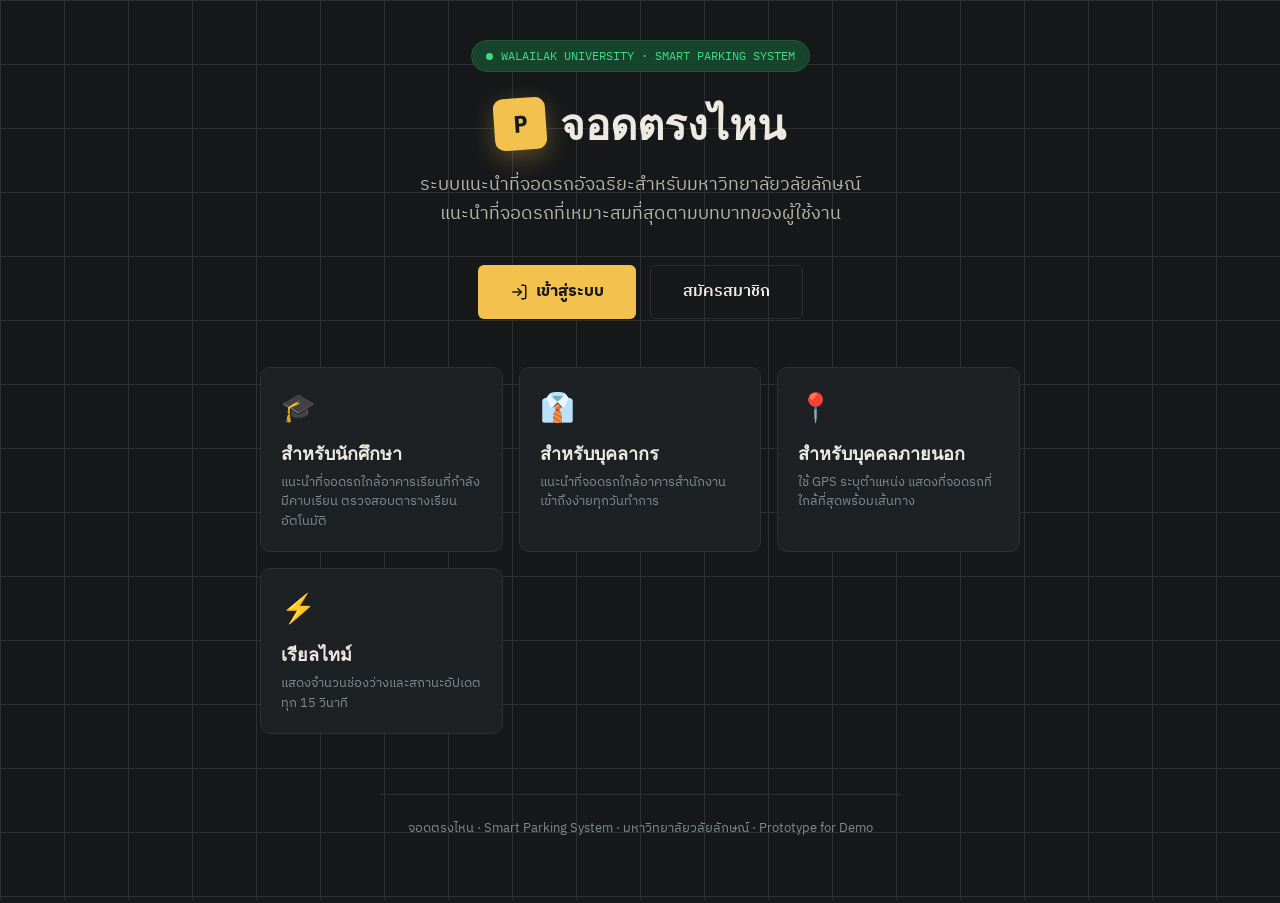
==== index.html @ 535f17bf "first commit" ====
<!DOCTYPE html>
<html lang="th">
<head>
  <meta charset="UTF-8">
  <meta name="viewport" content="width=device-width, initial-scale=1.0">
  <title>จอดตรงไหน — Smart Parking @ มหาวิทยาลัยวลัยลักษณ์</title>
  <meta name="description" content="ระบบแนะนำที่จอดรถอัจฉริยะ มหาวิทยาลัยวลัยลักษณ์">
  <link rel="preconnect" href="https://fonts.googleapis.com">
  <link href="https://fonts.googleapis.com/css2?family=Barlow+Condensed:wght@500;600;700;800&family=IBM+Plex+Sans+Thai:wght@400;500;600;700&family=IBM+Plex+Mono:wght@500;600;700&display=swap" rel="stylesheet">
  <link rel="stylesheet" href="./css/style.css">
  <style>
    .landing {
      min-height: 100vh;
      display: flex;
      flex-direction: column;
      align-items: center;
      justify-content: center;
      text-align: center;
      padding: 40px 24px;
      position: relative;
    }
    .landing-logo {
      display: flex;
      align-items: center;
      justify-content: center;
      gap: 14px;
      font-family: var(--font-display);
      font-weight: 800;
      font-size: 42px;
      margin-bottom: 16px;
      color: var(--concrete);
    }
    .landing-logo .mark {
      width: 52px; height: 52px; border-radius: 10px;
      background: var(--road-yellow);
      display: flex; align-items: center; justify-content: center;
      color: var(--ink); font-family: var(--font-mono);
      font-weight: 800; font-size: 24px;
      transform: rotate(-4deg);
      box-shadow: 0 8px 24px rgba(242,193,78,0.3);
    }
    .landing-sub {
      font-size: 18px; color: var(--concrete-dim);
      max-width: 500px; margin: 0 auto 36px;
      line-height: 1.6;
    }
    .landing-wu {
      font-family: var(--font-mono); font-size: 12px;
      color: var(--go-green); background: var(--go-green-dim);
      border: 1px solid #245537; padding: 6px 14px;
      border-radius: 20px; margin-bottom: 20px;
      display: inline-flex; align-items: center; gap: 8px;
    }
    .dot-pulse {
      width: 7px; height: 7px; border-radius: 50%;
      background: var(--go-green);
      animation: pulse2 2s infinite;
    }
    @keyframes pulse2 {
      0%  { box-shadow: 0 0 0 0 rgba(61,220,132,0.6); }
      70% { box-shadow: 0 0 0 8px rgba(61,220,132,0); }
      100%{ box-shadow: 0 0 0 0 rgba(61,220,132,0); }
    }
    .landing-btns {
      display: flex; gap: 14px; justify-content: center;
      flex-wrap: wrap; margin-bottom: 48px;
    }
    .landing-features {
      display: grid;
      grid-template-columns: repeat(auto-fit, minmax(200px, 1fr));
      gap: 16px; max-width: 760px; margin: 0 auto;
    }
    .feature-card {
      background: var(--ink-2); border: 1px solid var(--asphalt-line);
      border-radius: 10px; padding: 20px;
      text-align: left;
    }
    .feature-icon { font-size: 28px; margin-bottom: 10px; }
    .feature-title { font-family: var(--font-display); font-weight: 700; font-size: 18px; margin-bottom: 6px; }
    .feature-desc { font-size: 13px; color: var(--slate); line-height: 1.5; }

    .redirect-overlay {
      position: fixed; inset: 0;
      background: var(--ink);
      display: flex; align-items: center; justify-content: center;
      z-index: 9999; flex-direction: column; gap: 20px;
    }
    .redirect-text {
      font-family: var(--font-display); font-size: 22px; color: var(--concrete-dim);
    }
  </style>
</head>
<body>

<!-- Redirect overlay (shown briefly while checking auth) -->
<div class="redirect-overlay" id="redirectOverlay">
  <div style="font-family:var(--font-display);font-weight:800;font-size:36px;color:var(--road-yellow);">
    <span style="display:inline-block;width:44px;height:44px;border-radius:8px;background:var(--road-yellow);color:var(--ink);font-family:var(--font-mono);font-weight:800;font-size:20px;display:inline-flex;align-items:center;justify-content:center;transform:rotate(-4deg);margin-right:12px;vertical-align:middle;">P</span>
    จอดตรงไหน
  </div>
  <div class="redirect-text">กำลังตรวจสอบสถานะการเข้าสู่ระบบ...</div>
  <div class="spinner" style="color:var(--road-yellow);width:24px;height:24px;border-width:3px;"></div>
</div>

<!-- Landing Page Content (shown if not logged in) -->
<div class="landing" id="landingContent" style="display:none;">

  <div class="landing-wu">
    <span class="dot-pulse"></span>
    WALAILAK UNIVERSITY · SMART PARKING SYSTEM
  </div>

  <div class="landing-logo">
    <span class="mark">P</span>
    จอดตรงไหน
  </div>

  <p class="landing-sub">
    ระบบแนะนำที่จอดรถอัจฉริยะสำหรับมหาวิทยาลัยวลัยลักษณ์<br>
    แนะนำที่จอดรถที่เหมาะสมที่สุดตามบทบาทของผู้ใช้งาน
  </p>

  <div class="landing-btns">
    <a href="./pages/login.html" class="btn btn-primary" style="font-size:16px;padding:14px 32px;">
      <svg width="18" height="18" viewBox="0 0 24 24" fill="none" stroke="currentColor" stroke-width="2"><path d="M15 3h4a2 2 0 0 1 2 2v14a2 2 0 0 1-2 2h-4"/><polyline points="10 17 15 12 10 7"/><line x1="15" y1="12" x2="3" y2="12"/></svg>
      เข้าสู่ระบบ
    </a>
    <a href="./pages/register.html" class="btn btn-ghost" style="font-size:16px;padding:14px 32px;">
      สมัครสมาชิก
    </a>
  </div>

  <div class="landing-features">
    <div class="feature-card">
      <div class="feature-icon">🎓</div>
      <div class="feature-title">สำหรับนักศึกษา</div>
      <div class="feature-desc">แนะนำที่จอดรถใกล้อาคารเรียนที่กำลังมีคาบเรียน ตรวจสอบตารางเรียนอัตโนมัติ</div>
    </div>
    <div class="feature-card">
      <div class="feature-icon">👔</div>
      <div class="feature-title">สำหรับบุคลากร</div>
      <div class="feature-desc">แนะนำที่จอดรถใกล้อาคารสำนักงาน เข้าถึงง่ายทุกวันทำการ</div>
    </div>
    <div class="feature-card">
      <div class="feature-icon">📍</div>
      <div class="feature-title">สำหรับบุคคลภายนอก</div>
      <div class="feature-desc">ใช้ GPS ระบุตำแหน่ง แสดงที่จอดรถที่ใกล้ที่สุดพร้อมเส้นทาง</div>
    </div>
    <div class="feature-card">
      <div class="feature-icon">⚡</div>
      <div class="feature-title">เรียลไทม์</div>
      <div class="feature-desc">แสดงจำนวนช่องว่างและสถานะอัปเดตทุก 15 วินาที</div>
    </div>
  </div>

  <footer style="margin-top:60px;">
    จอดตรงไหน · Smart Parking System · มหาวิทยาลัยวลัยลักษณ์ · Prototype for Demo
  </footer>
</div>

<script src="./utils/auth.js"></script>
<script src="./components/ProtectedRoute.js"></script>
<script>
  // Smart redirect: logged-in → dashboard, else → show landing
  window.addEventListener('DOMContentLoaded', () => {
    if (window.authService && window.authService.isAuthenticated()) {
      window.location.href = './pages/dashboard.html';
    } else {
      document.getElementById('redirectOverlay').style.display  = 'none';
      document.getElementById('landingContent').style.display   = 'flex';
    }
  });
</script>
</body>
</html>
---- css/style.css ----
/* ==========================================================================
   จอดตรงไหน @ Walailak University — Main Design System & UI Styles
   ========================================================================== */

@import url('https://fonts.googleapis.com/css2?family=Barlow+Condensed:wght@500;600;700;800&family=IBM+Plex+Sans+Thai:wght@400;500;600;700&family=IBM+Plex+Mono:wght@500;600;700&display=swap');

:root {
  --ink: #16181a;
  --ink-2: #1e2124;
  --ink-3: #262a2d;
  --asphalt-line: #2c3033;
  --concrete: #edeae2;
  --concrete-dim: #b9b6ae;
  --slate: #82898d;
  --road-yellow: #f2c14e;
  --road-yellow-hover: #ffd873;
  --road-yellow-dim: #7a642a;
  --go-green: #3ddc84;
  --go-green-dim: #17442c;
  --stop-red: #ef5b5b;
  --stop-red-dim: #4a2323;
  --warn-amber: #f2994a;
  --blue: #5b8af2;
  --blue-dim: #1a2a50;
  --radius: 6px;
  --font-display: 'Barlow Condensed', sans-serif;
  --font-body: 'IBM Plex Sans Thai', sans-serif;
  --font-mono: 'IBM Plex Mono', monospace;
}

*{box-sizing:border-box;margin:0;padding:0;}
html{scroll-behavior:smooth;height:100%;}
body{
  background:var(--ink);color:var(--concrete);
  font-family:var(--font-body);line-height:1.5;min-height:100vh;
  background-image:
    linear-gradient(var(--asphalt-line) 1px,transparent 1px),
    linear-gradient(90deg,var(--asphalt-line) 1px,transparent 1px);
  background-size:64px 64px;background-attachment:fixed;
  display:flex;flex-direction:column;
}
a{color:var(--road-yellow);text-decoration:none;transition:color .2s;}
a:hover{color:var(--road-yellow-hover);text-decoration:underline;}
img,svg{display:block;}

@media(prefers-reduced-motion:reduce){
  *{animation-duration:.001ms!important;transition-duration:.001ms!important;}
}

/* ── COMMON BUTTONS ──────────────────────────────────────────────────────── */
.btn{
  display:inline-flex;align-items:center;justify-content:center;gap:8px;
  font-family:var(--font-body);font-weight:600;font-size:15px;
  padding:12px 24px;border-radius:var(--radius);border:none;cursor:pointer;
  transition:all .2s ease;user-select:none;
}
.btn:focus-visible,input:focus-visible,select:focus-visible{
  outline:2px solid var(--road-yellow);outline-offset:2px;
}
.btn-primary{background:var(--road-yellow);color:var(--ink);font-weight:700;}
.btn-primary:hover:not(:disabled){background:var(--road-yellow-hover);box-shadow:0 4px 16px rgba(242,193,78,.25);transform:translateY(-1px);}
.btn-ghost{background:transparent;border:1px solid var(--asphalt-line);color:var(--concrete);}
.btn-ghost:hover:not(:disabled){border-color:var(--slate);background:rgba(255,255,255,.03);}
.btn-danger{background:var(--stop-red-dim);color:var(--stop-red);border:1px solid var(--stop-red);}
.btn-danger:hover:not(:disabled){background:var(--stop-red);color:#fff;}
.btn:disabled{opacity:.6;cursor:not-allowed;transform:none!important;}

/* ── SPINNER ─────────────────────────────────────────────────────────────── */
.spinner{
  width:18px;height:18px;border:2px solid currentColor;
  border-right-color:transparent;border-radius:50%;
  animation:spin .75s linear infinite;display:inline-block;
}
@keyframes spin{to{transform:rotate(360deg);}}

/* ── ALERTS ──────────────────────────────────────────────────────────────── */
.alert{
  padding:14px 16px;border-radius:var(--radius);font-size:14px;
  display:flex;align-items:flex-start;gap:12px;margin-bottom:20px;
  line-height:1.4;animation:fadeIn .25s ease-out;
}
.alert-error{background:var(--stop-red-dim);border:1px solid var(--stop-red);color:#ff9999;}
.alert-success{background:var(--go-green-dim);border:1px solid var(--go-green);color:#8cffc1;}
.alert svg{flex-shrink:0;margin-top:2px;}
@keyframes fadeIn{from{opacity:0;transform:translateY(-4px);}to{opacity:1;transform:translateY(0);}}

/* ── TOAST NOTIFICATIONS ─────────────────────────────────────────────────── */
#toast-container{
  position:fixed;top:24px;right:24px;z-index:9999;
  display:flex;flex-direction:column;gap:12px;pointer-events:none;
}
.toast{
  background:var(--ink-2);border:1px solid var(--asphalt-line);
  color:var(--concrete);padding:14px 20px;border-radius:10px;
  font-size:14px;box-shadow:0 8px 32px rgba(0,0,0,.5);
  display:flex;align-items:center;gap:12px;min-width:260px;max-width:360px;
  animation:toastIn .3s cubic-bezier(.175,.885,.32,1.275) forwards;
  pointer-events:auto;border-left:3px solid var(--road-yellow);
}
.toast.toast-success{border-left-color:var(--go-green);}
.toast.toast-error{border-left-color:var(--stop-red);}
.toast.toast-info{border-left-color:var(--blue);}
.toast.toast-out{animation:toastOut .25s ease-in forwards;}
@keyframes toastIn{from{opacity:0;transform:translateX(40px);}to{opacity:1;transform:translateX(0);}}
@keyframes toastOut{to{opacity:0;transform:translateX(40px);}}

/* ── AUTH LAYOUT (Login / Register) ─────────────────────────────────────── */
.auth-container{
  min-height:100vh;display:flex;flex-direction:column;
  justify-content:center;align-items:center;padding:40px 20px;
}
.auth-card{
  width:100%;max-width:460px;
  background:rgba(30,33,36,.95);border:1px solid var(--asphalt-line);
  border-radius:12px;padding:36px 32px;
  box-shadow:0 24px 60px -20px rgba(0,0,0,.85);backdrop-filter:blur(12px);
  position:relative;overflow:hidden;
}
.auth-card::before{
  content:'';position:absolute;top:0;left:0;right:0;height:3px;
  background:linear-gradient(90deg,var(--road-yellow),var(--go-green));
}
.auth-brand{display:flex;flex-direction:column;align-items:center;text-align:center;margin-bottom:24px;}
.auth-logo{
  display:flex;align-items:center;gap:10px;
  font-family:var(--font-display);font-weight:800;font-size:26px;
  color:var(--concrete);text-decoration:none!important;margin-bottom:8px;
}
.auth-logo .mark{
  width:34px;height:34px;border-radius:6px;background:var(--road-yellow);
  display:flex;align-items:center;justify-content:center;
  color:var(--ink);font-family:var(--font-mono);font-weight:800;font-size:16px;
  transform:rotate(-4deg);
}
.auth-title{font-family:var(--font-display);font-weight:700;font-size:28px;margin-bottom:4px;}
.auth-subtitle{font-size:14px;color:var(--slate);}

/* Quick-role buttons on Login */
.role-quick-btns{display:flex;flex-direction:column;gap:8px;margin-bottom:20px;}
.role-quick-btn{
  display:flex;align-items:center;gap:10px;padding:10px 14px;
  border:1px solid var(--asphalt-line);border-radius:8px;
  background:var(--ink);cursor:pointer;font-family:var(--font-body);
  font-size:13px;color:var(--concrete-dim);transition:all .2s;text-align:left;
}
.role-quick-btn:hover{border-color:var(--road-yellow);color:var(--concrete);background:rgba(242,193,78,.06);}
.role-quick-btn .rbadge{
  font-family:var(--font-mono);font-size:11px;padding:2px 8px;border-radius:10px;
  white-space:nowrap;font-weight:700;
}
.rbadge-student{background:var(--blue-dim);color:var(--blue);}
.rbadge-staff{background:var(--go-green-dim);color:var(--go-green);}
.rbadge-guest{background:var(--road-yellow-dim);color:var(--road-yellow);}

/* Form Controls */
.form-group{margin-bottom:18px;display:flex;flex-direction:column;gap:6px;}
.form-label{font-size:13.5px;font-weight:600;color:var(--concrete-dim);}
.input-wrapper{position:relative;display:flex;align-items:center;}
.input-icon{position:absolute;left:14px;color:var(--slate);pointer-events:none;}
.form-control{
  width:100%;background:var(--ink);border:1px solid var(--asphalt-line);
  border-radius:var(--radius);color:var(--concrete);
  font-family:var(--font-body);font-size:15px;padding:12px 14px 12px 42px;
  transition:border-color .2s,box-shadow .2s;
}
.form-control::placeholder{color:#555b60;}
.form-control:focus{border-color:var(--road-yellow);outline:none;box-shadow:0 0 0 3px rgba(242,193,78,.15);}
.form-control.is-invalid{border-color:var(--stop-red);}
.toggle-password{
  position:absolute;right:12px;background:none;border:none;
  color:var(--slate);cursor:pointer;padding:4px;display:flex;
  align-items:center;transition:color .2s;
}
.toggle-password:hover{color:var(--concrete);}
.field-error{font-size:12px;color:var(--stop-red);margin-top:2px;display:flex;align-items:center;gap:4px;}

.demo-box{
  background:rgba(44,48,51,.4);border:1px dashed var(--asphalt-line);
  border-radius:8px;padding:12px 14px;margin-bottom:20px;
  font-size:12.5px;color:var(--concrete-dim);
}
.demo-box-head{
  display:flex;justify-content:space-between;align-items:center;
  font-family:var(--font-mono);font-weight:600;color:var(--road-yellow);margin-bottom:6px;
}
.demo-fill-btn{
  background:none;border:1px solid var(--road-yellow-dim);color:var(--road-yellow);
  font-size:11px;padding:2px 8px;border-radius:4px;cursor:pointer;
}
.demo-fill-btn:hover{background:var(--road-yellow-dim);}
.auth-switch{
  text-align:center;margin-top:20px;padding-top:18px;
  border-top:1px solid var(--asphalt-line);font-size:14px;color:var(--slate);
}
.back-home{
  display:inline-flex;align-items:center;gap:6px;font-size:13px;
  color:var(--slate);margin-top:20px;transition:color .2s;text-decoration:none;
}
.back-home:hover{color:var(--concrete);text-decoration:none;}

/* ── HEADER / NAV ────────────────────────────────────────────────────────── */
header{
  position:sticky;top:0;z-index:50;
  background:rgba(22,24,26,.9);backdrop-filter:blur(12px);
  border-bottom:1px solid var(--asphalt-line);
}
.nav{
  display:flex;align-items:center;justify-content:space-between;
  padding:14px 28px;max-width:1240px;margin:0 auto;gap:16px;
}
.logo{
  display:flex;align-items:center;gap:10px;
  font-family:var(--font-display);font-weight:700;font-size:22px;
  color:var(--concrete);text-decoration:none;flex-shrink:0;
}
.logo .mark{
  width:30px;height:30px;border-radius:6px;background:var(--road-yellow);
  display:flex;align-items:center;justify-content:center;
  color:var(--ink);font-family:var(--font-mono);font-weight:800;font-size:14px;
  transform:rotate(-4deg);
}
.nav-links{display:flex;gap:22px;font-size:14.5px;}
.nav-links a{color:var(--slate);text-decoration:none;transition:color .2s;}
.nav-links a:hover,.nav-links a.active{color:var(--concrete);text-decoration:none;}
.user-nav{display:flex;align-items:center;gap:12px;flex-shrink:0;}
.user-pill{
  display:flex;align-items:center;gap:10px;
  background:var(--ink-2);border:1px solid var(--asphalt-line);
  padding:6px 14px;border-radius:20px;font-size:13.5px;
}
.user-avatar{
  width:26px;height:26px;border-radius:50%;
  background:var(--road-yellow-dim);color:var(--road-yellow);
  display:flex;align-items:center;justify-content:center;
  font-weight:700;font-size:12px;font-family:var(--font-mono);flex-shrink:0;
}
.logout-btn{
  background:var(--stop-red-dim);color:var(--stop-red);
  border:1px solid var(--stop-red);font-size:13px;padding:6px 14px;
  border-radius:4px;cursor:pointer;font-family:var(--font-body);transition:all .2s;
}
.logout-btn:hover{background:var(--stop-red);color:#fff;}

/* ── DASHBOARD LAYOUT ────────────────────────────────────────────────────── */
.dashboard{max-width:1240px;margin:0 auto;padding:32px 24px 64px;flex:1;}

/* Role Badge */
.role-badge{
  display:inline-flex;align-items:center;gap:6px;
  font-family:var(--font-mono);font-size:11.5px;font-weight:700;
  padding:4px 12px;border-radius:20px;letter-spacing:.04em;
}
.role-student{background:var(--blue-dim);color:var(--blue);border:1px solid #2a4a8a;}
.role-staff{background:var(--go-green-dim);color:var(--go-green);border:1px solid #245537;}
.role-guest{background:var(--road-yellow-dim);color:var(--road-yellow);border:1px solid #5a4820;}

/* User Welcome Card */
.welcome-card{
  background:var(--ink-2);border:1px solid var(--asphalt-line);
  border-radius:12px;padding:24px 28px;margin-bottom:28px;
  display:flex;align-items:flex-start;justify-content:space-between;
  gap:20px;flex-wrap:wrap;position:relative;overflow:hidden;
}
.welcome-card::after{
  content:'WU';position:absolute;right:24px;top:50%;transform:translateY(-50%);
  font-family:var(--font-display);font-size:120px;font-weight:800;
  color:rgba(255,255,255,.025);letter-spacing:-.02em;pointer-events:none;
  line-height:1;
}
.welcome-info{flex:1;min-width:0;}
.welcome-name{font-family:var(--font-display);font-weight:800;font-size:32px;line-height:1.1;margin:8px 0 4px;}
.welcome-sub{font-size:14px;color:var(--slate);}
.welcome-detail{
  margin-top:12px;padding:12px 16px;background:rgba(0,0,0,.2);
  border-radius:8px;border:1px solid var(--asphalt-line);font-size:13px;
  display:flex;flex-wrap:wrap;gap:16px;
}
.welcome-detail-item{display:flex;align-items:center;gap:6px;color:var(--concrete-dim);}
.welcome-detail-item b{color:var(--concrete);}

/* Context Panel (class/office/location info) */
.context-panel{
  background:var(--ink-2);border:1px solid var(--asphalt-line);
  border-radius:12px;padding:20px 24px;margin-bottom:28px;
}
.context-panel-title{
  font-family:var(--font-display);font-weight:700;font-size:20px;
  margin-bottom:14px;display:flex;align-items:center;gap:10px;
}
.context-panel-title svg{color:var(--road-yellow);}
.class-row{
  display:flex;align-items:center;gap:14px;padding:12px 0;
  border-bottom:1px dashed var(--asphalt-line);
}
.class-row:last-child{border-bottom:none;}
.class-row.active-class{
  background:rgba(242,193,78,.06);border-radius:8px;
  padding:12px 14px;border-bottom:none;margin-bottom:2px;
  border:1px solid rgba(242,193,78,.2);
}
.class-time{
  font-family:var(--font-mono);font-size:12px;color:var(--slate);
  min-width:100px;flex-shrink:0;
}
.class-building{font-size:14px;font-weight:600;}
.class-day{
  font-family:var(--font-mono);font-size:11px;color:var(--road-yellow);
  background:var(--road-yellow-dim);padding:2px 8px;border-radius:10px;
}
.active-label{
  font-family:var(--font-mono);font-size:11px;padding:3px 8px;border-radius:10px;
  background:var(--go-green-dim);color:var(--go-green);animation:pulse 2s infinite;
}
@keyframes pulse{
  0%{box-shadow:0 0 0 0 rgba(61,220,132,.4);}
  70%{box-shadow:0 0 0 6px rgba(61,220,132,0);}
  100%{box-shadow:0 0 0 0 rgba(61,220,132,0);}
}

/* ── SEARCH ──────────────────────────────────────────────────────────────── */
.search-wrap{position:relative;margin-bottom:32px;}
.search-box{
  display:flex;align-items:center;gap:12px;
  background:var(--ink-2);border:1px solid var(--asphalt-line);
  border-radius:10px;padding:14px 18px;transition:border-color .2s;
}
.search-box:focus-within{border-color:var(--road-yellow);box-shadow:0 0 0 3px rgba(242,193,78,.1);}
.search-box svg{color:var(--slate);flex-shrink:0;}
.search-input{
  background:none;border:none;color:var(--concrete);
  font-family:var(--font-body);font-size:16px;width:100%;
}
.search-input::placeholder{color:var(--slate);}
.search-input:focus{outline:none;}
.search-clear{
  background:none;border:none;color:var(--slate);cursor:pointer;
  display:none;padding:4px;align-items:center;
}
.search-clear.show{display:flex;}

.search-dropdown{
  position:absolute;top:calc(100% + 6px);left:0;right:0;
  background:var(--ink-2);border:1px solid var(--road-yellow);
  border-radius:10px;overflow:hidden;z-index:100;
  box-shadow:0 16px 40px rgba(0,0,0,.6);
  animation:fadeIn .15s ease-out;
}
.search-dropdown-section{padding:10px 0;}
.search-dropdown-label{
  font-family:var(--font-mono);font-size:10px;color:var(--slate);
  letter-spacing:.08em;padding:0 16px 8px;text-transform:uppercase;
}
.search-result-row{
  display:flex;align-items:center;gap:12px;
  padding:10px 16px;cursor:pointer;transition:background .15s;
}
.search-result-row:hover{background:rgba(255,255,255,.04);}
.search-result-icon{flex-shrink:0;}
.search-result-name{font-size:14px;font-weight:600;}
.search-result-sub{font-size:12px;color:var(--slate);margin-top:1px;}
.search-no-results{padding:20px 16px;text-align:center;color:var(--slate);font-size:14px;}

/* ── RECOMMENDATION SECTION ──────────────────────────────────────────────── */
.rec-header{
  display:flex;align-items:flex-end;justify-content:space-between;
  margin-bottom:20px;gap:16px;flex-wrap:wrap;
}
.rec-title{font-family:var(--font-display);font-weight:700;font-size:28px;}
.rec-reason{font-size:13.5px;color:var(--slate);max-width:500px;}
.rec-reason-box{
  background:rgba(242,193,78,.07);border:1px solid rgba(242,193,78,.2);
  border-radius:8px;padding:10px 14px;margin-bottom:20px;
  font-size:13.5px;color:var(--concrete-dim);display:flex;align-items:flex-start;gap:10px;
}
.rec-reason-box svg{color:var(--road-yellow);flex-shrink:0;margin-top:2px;}

/* Loading skeleton */
.rec-loading{display:flex;gap:16px;flex-wrap:wrap;margin-top:8px;}
.skeleton-card{
  flex:1;min-width:260px;height:220px;border-radius:10px;
  background:linear-gradient(90deg,var(--ink-2) 25%,var(--ink-3) 50%,var(--ink-2) 75%);
  background-size:400% 100%;animation:shimmer 1.4s infinite;
}
@keyframes shimmer{0%{background-position:100% 50%;}100%{background-position:-100% 50%;}}

/* Parking Cards Grid */
.p-cards-grid{
  display:grid;grid-template-columns:repeat(auto-fill,minmax(280px,1fr));gap:16px;
}

/* ── PARKING CARD ────────────────────────────────────────────────────────── */
.p-card{
  background:var(--ink-2);border:1px solid var(--asphalt-line);
  border-radius:10px;padding:20px;position:relative;overflow:hidden;
  transition:border-color .2s,transform .2s,box-shadow .2s;
}
.p-card:hover{border-color:var(--slate);transform:translateY(-3px);box-shadow:0 12px 32px rgba(0,0,0,.4);}
.p-card-status-bar{position:absolute;top:0;left:0;width:4px;height:100%;border-radius:10px 0 0 10px;}
.p-card-rank{
  position:absolute;top:14px;left:18px;
  font-family:var(--font-mono);font-size:11px;font-weight:700;
  background:var(--road-yellow-dim);color:var(--road-yellow);
  padding:2px 8px;border-radius:10px;z-index:2;
}
.p-card-top{display:flex;justify-content:space-between;align-items:flex-start;gap:10px;margin-bottom:8px;}
.p-card-title{font-family:var(--font-display);font-weight:700;font-size:18px;line-height:1.2;padding-left:42px;}
.p-card-badge{font-family:var(--font-mono);font-size:11px;padding:3px 8px;border-radius:12px;white-space:nowrap;flex-shrink:0;}
.p-card-distance{font-size:12.5px;color:var(--slate);display:flex;align-items:center;gap:5px;margin-bottom:10px;}
.p-card-features{display:flex;flex-wrap:wrap;gap:6px;margin-bottom:14px;}
.p-card-feature-tag{
  font-size:11px;background:var(--ink-3);border:1px solid var(--asphalt-line);
  color:var(--concrete-dim);padding:2px 8px;border-radius:10px;
}
.p-card-meter{margin-bottom:14px;}
.p-card-meter-top{display:flex;justify-content:space-between;align-items:baseline;margin-bottom:6px;}
.p-card-count{font-family:var(--font-mono);font-weight:700;font-size:28px;}
.p-card-total{font-family:var(--font-mono);font-size:12px;color:var(--slate);}
.p-card-track{height:6px;background:var(--asphalt-line);border-radius:3px;overflow:hidden;}
.p-card-fill{height:100%;border-radius:3px;transition:width .6s ease;}
.p-card-fill.avail{background:var(--go-green);}
.p-card-fill.tight{background:var(--warn-amber);}
.p-card-fill.full{background:var(--stop-red);}
.p-card-footer{
  display:flex;justify-content:space-between;align-items:center;
  padding-top:12px;border-top:1px dashed var(--asphalt-line);
}
.p-card-hours{font-size:12px;color:var(--slate);}
.p-card-nav-btn{
  background:none;border:1px solid var(--asphalt-line);color:var(--concrete);
  font-family:var(--font-body);font-size:13px;padding:6px 14px;border-radius:4px;
  cursor:pointer;display:flex;align-items:center;gap:6px;transition:all .15s;
}
.p-card-nav-btn:hover{border-color:var(--road-yellow);color:var(--road-yellow);}

/* Guest Location Button */
.location-btn{
  display:flex;align-items:center;gap:8px;background:var(--blue-dim);
  border:1px solid var(--blue);color:var(--blue);padding:10px 18px;
  border-radius:8px;cursor:pointer;font-family:var(--font-body);
  font-size:14px;font-weight:600;transition:all .2s;
}
.location-btn:hover{background:var(--blue);color:#fff;}
.location-badge{
  display:inline-flex;align-items:center;gap:6px;
  background:var(--ink-3);border:1px solid var(--asphalt-line);
  color:var(--concrete-dim);padding:8px 14px;border-radius:8px;font-size:13px;
}

/* ── PROFILE PAGE ────────────────────────────────────────────────────────── */
main.page-main{max-width:1000px;margin:40px auto;padding:0 24px;flex:1;}
.page-title{
  font-family:var(--font-display);font-weight:800;font-size:36px;
  margin-bottom:24px;display:flex;align-items:center;gap:12px;
}
.grid-container{display:grid;grid-template-columns:300px 1fr;gap:24px;}
.profile-card{
  background:var(--ink-2);border:1px solid var(--asphalt-line);
  border-radius:10px;padding:28px 24px;text-align:center;
}
.avatar-large{
  width:80px;height:80px;border-radius:50%;margin:0 auto 16px;
  background:linear-gradient(135deg,var(--road-yellow),var(--warn-amber));
  color:var(--ink);display:flex;align-items:center;justify-content:center;
  font-family:var(--font-display);font-weight:800;font-size:36px;
  box-shadow:0 8px 24px rgba(242,193,78,.2);
}
.profile-name{font-family:var(--font-display);font-weight:700;font-size:24px;}
.profile-email{color:var(--slate);font-size:14px;margin-top:2px;}
.badge-member{
  display:inline-block;background:var(--go-green-dim);color:var(--go-green);
  font-family:var(--font-mono);font-size:11px;padding:4px 10px;border-radius:12px;margin-top:12px;
}
.detail-card{
  background:var(--ink-2);border:1px solid var(--asphalt-line);
  border-radius:10px;padding:28px;
}
.detail-card h3{
  font-family:var(--font-display);font-weight:700;font-size:22px;
  margin-bottom:20px;border-bottom:1px solid var(--asphalt-line);padding-bottom:12px;
}
.history-item{
  display:flex;justify-content:space-between;align-items:center;
  padding:14px 0;border-bottom:1px dashed var(--asphalt-line);
}
.history-item:last-child{border-bottom:none;}
.lot-title{font-weight:600;font-size:15px;}
.lot-time{font-size:12.5px;color:var(--slate);margin-top:2px;}
.history-price{font-family:var(--font-mono);color:var(--road-yellow);font-weight:700;}

/* ── SETTINGS ────────────────────────────────────────────────────────────── */
.settings-card{
  background:var(--ink-2);border:1px solid var(--asphalt-line);
  border-radius:10px;padding:28px;margin-bottom:24px;
}
.settings-card h3{
  font-family:var(--font-display);font-weight:700;font-size:22px;
  margin-bottom:20px;border-bottom:1px solid var(--asphalt-line);padding-bottom:12px;
}
.setting-item{
  display:flex;justify-content:space-between;align-items:center;
  padding:14px 0;border-bottom:1px dashed var(--asphalt-line);
}
.setting-item:last-child{border-bottom:none;}
.setting-info .title{font-weight:600;font-size:15px;}
.setting-info .desc{font-size:13px;color:var(--slate);margin-top:2px;}
.switch{position:relative;display:inline-block;width:44px;height:24px;}
.switch input{opacity:0;width:0;height:0;}
.slider{
  position:absolute;cursor:pointer;top:0;left:0;right:0;bottom:0;
  background-color:var(--asphalt-line);transition:.3s;border-radius:24px;
}
.slider:before{
  position:absolute;content:"";height:18px;width:18px;left:3px;bottom:3px;
  background-color:var(--concrete);transition:.3s;border-radius:50%;
}
input:checked+.slider{background-color:var(--road-yellow);}
input:checked+.slider:before{transform:translateX(20px);background-color:var(--ink);}

/* ── FOOTER ──────────────────────────────────────────────────────────────── */
footer{
  border-top:1px solid var(--asphalt-line);padding:24px 28px;
  text-align:center;color:var(--slate);font-size:13px;margin-top:auto;
}

/* ── RESPONSIVE ──────────────────────────────────────────────────────────── */
@media(max-width:768px){
  .nav-links{display:none;}
  .grid-container{grid-template-columns:1fr;}
  .welcome-card{flex-direction:column;}
  .p-cards-grid{grid-template-columns:1fr;}
}
@media(max-width:480px){
  .nav{padding:12px 16px;}
  .dashboard{padding:20px 16px 48px;}
  .auth-card{padding:28px 20px;}
  .user-pill span{display:none;}
}
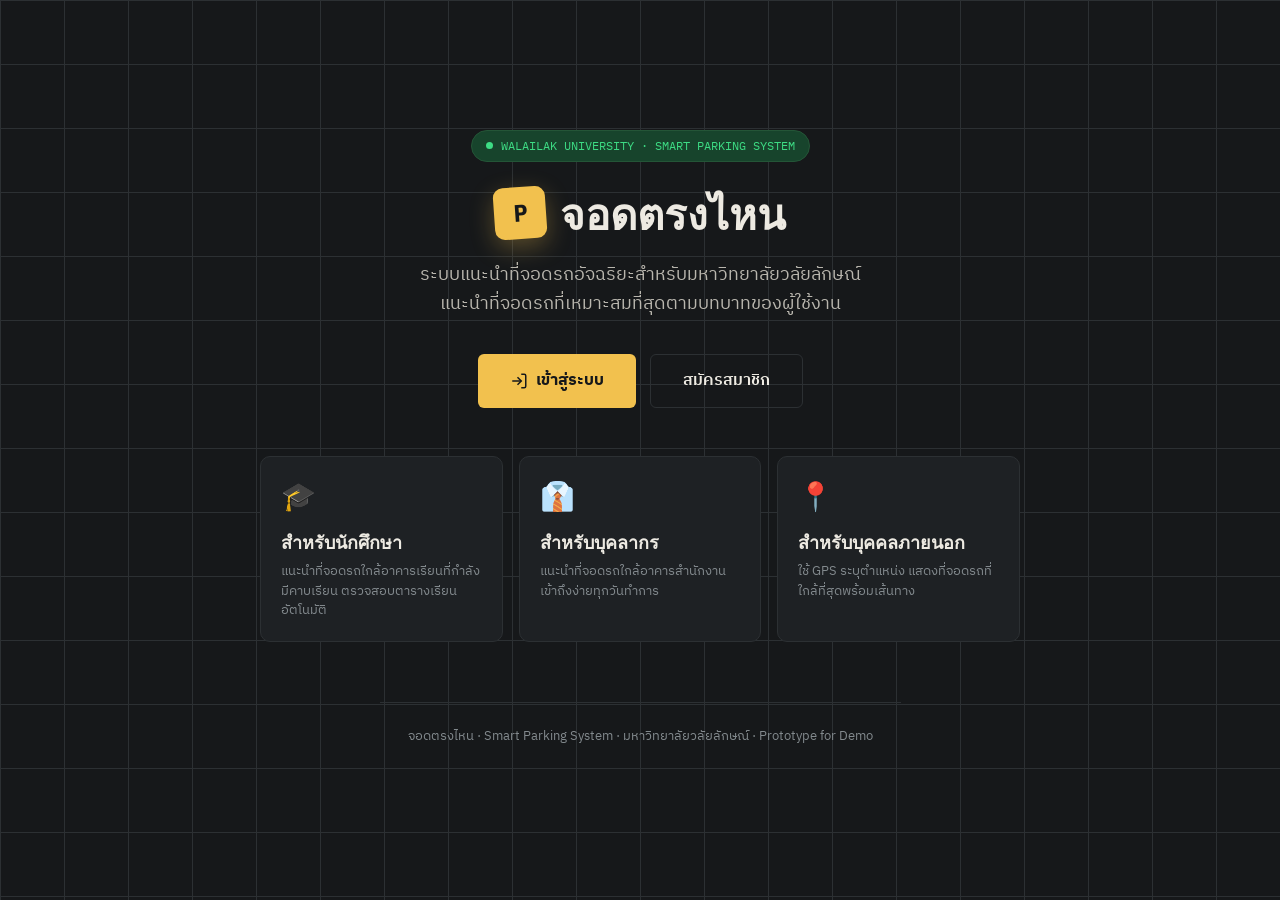
==== commit 05182480: "แก้หน้า Home" ====
--- a/index.html
+++ b/index.html
@@ -146,11 +146,6 @@
       <div class="feature-title">สำหรับบุคคลภายนอก</div>
       <div class="feature-desc">ใช้ GPS ระบุตำแหน่ง แสดงที่จอดรถที่ใกล้ที่สุดพร้อมเส้นทาง</div>
     </div>
-    <div class="feature-card">
-      <div class="feature-icon">⚡</div>
-      <div class="feature-title">เรียลไทม์</div>
-      <div class="feature-desc">แสดงจำนวนช่องว่างและสถานะอัปเดตทุก 15 วินาที</div>
-    </div>
   </div>
 
   <footer style="margin-top:60px;">
